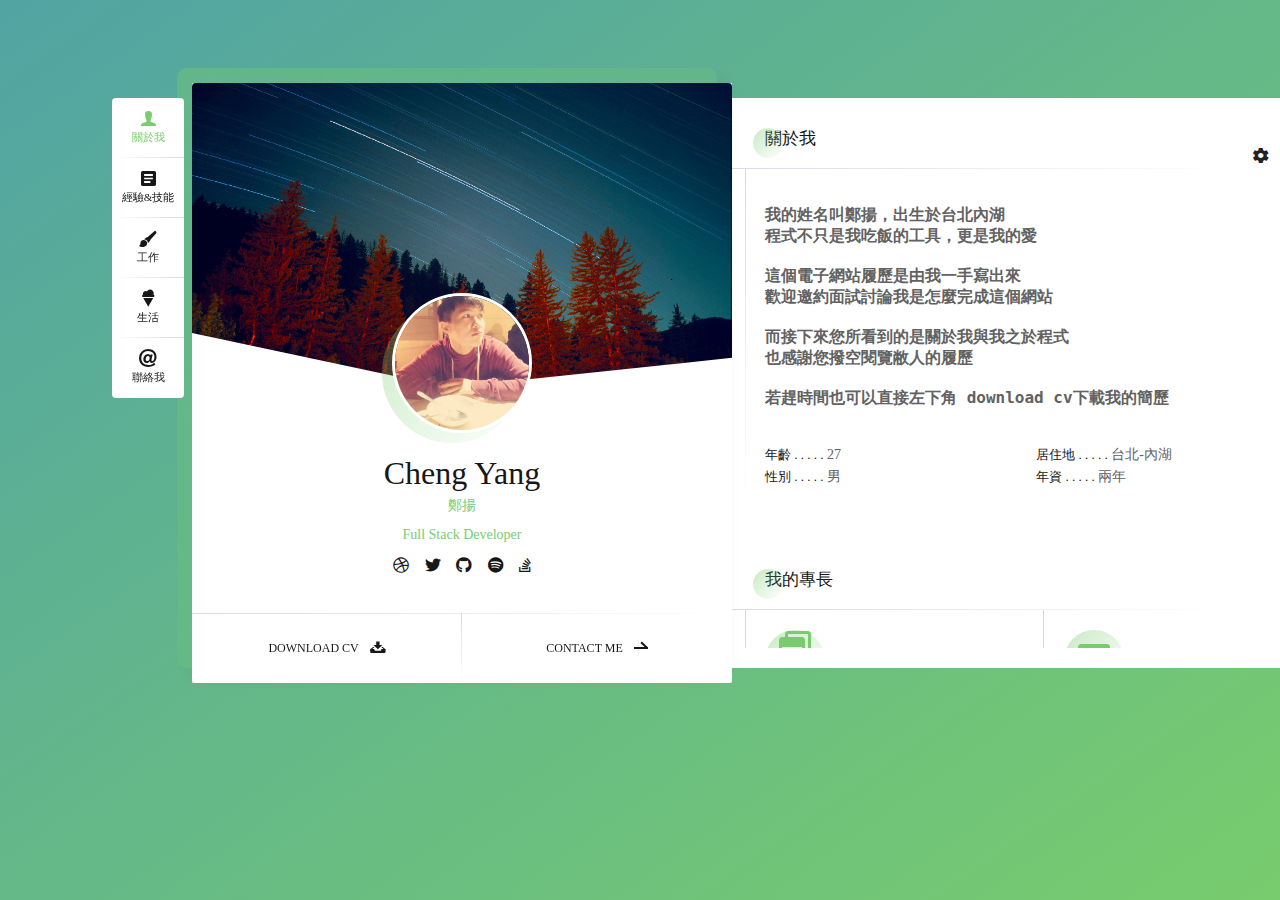
==== index.html @ 4a79ea2b "new resume" ====
<!DOCTYPE html><html><head><meta charset="utf-8"><meta name="viewport" content="width=device-width,initial-scale=1"><title>myresume</title><link href="/static/css/app.eaae26ec843416590f963a802a49dff3.css" rel="stylesheet"></head><body><div id="app"></div><script type="text/javascript" src="/static/js/manifest.2ae2e69a05c33dfc65f8.js"></script><script type="text/javascript" src="/static/js/vendor.e9333cfa49250ba8a847.js"></script><script type="text/javascript" src="/static/js/app.9ba2717fa7811bd6cd9e.js"></script></body></html>
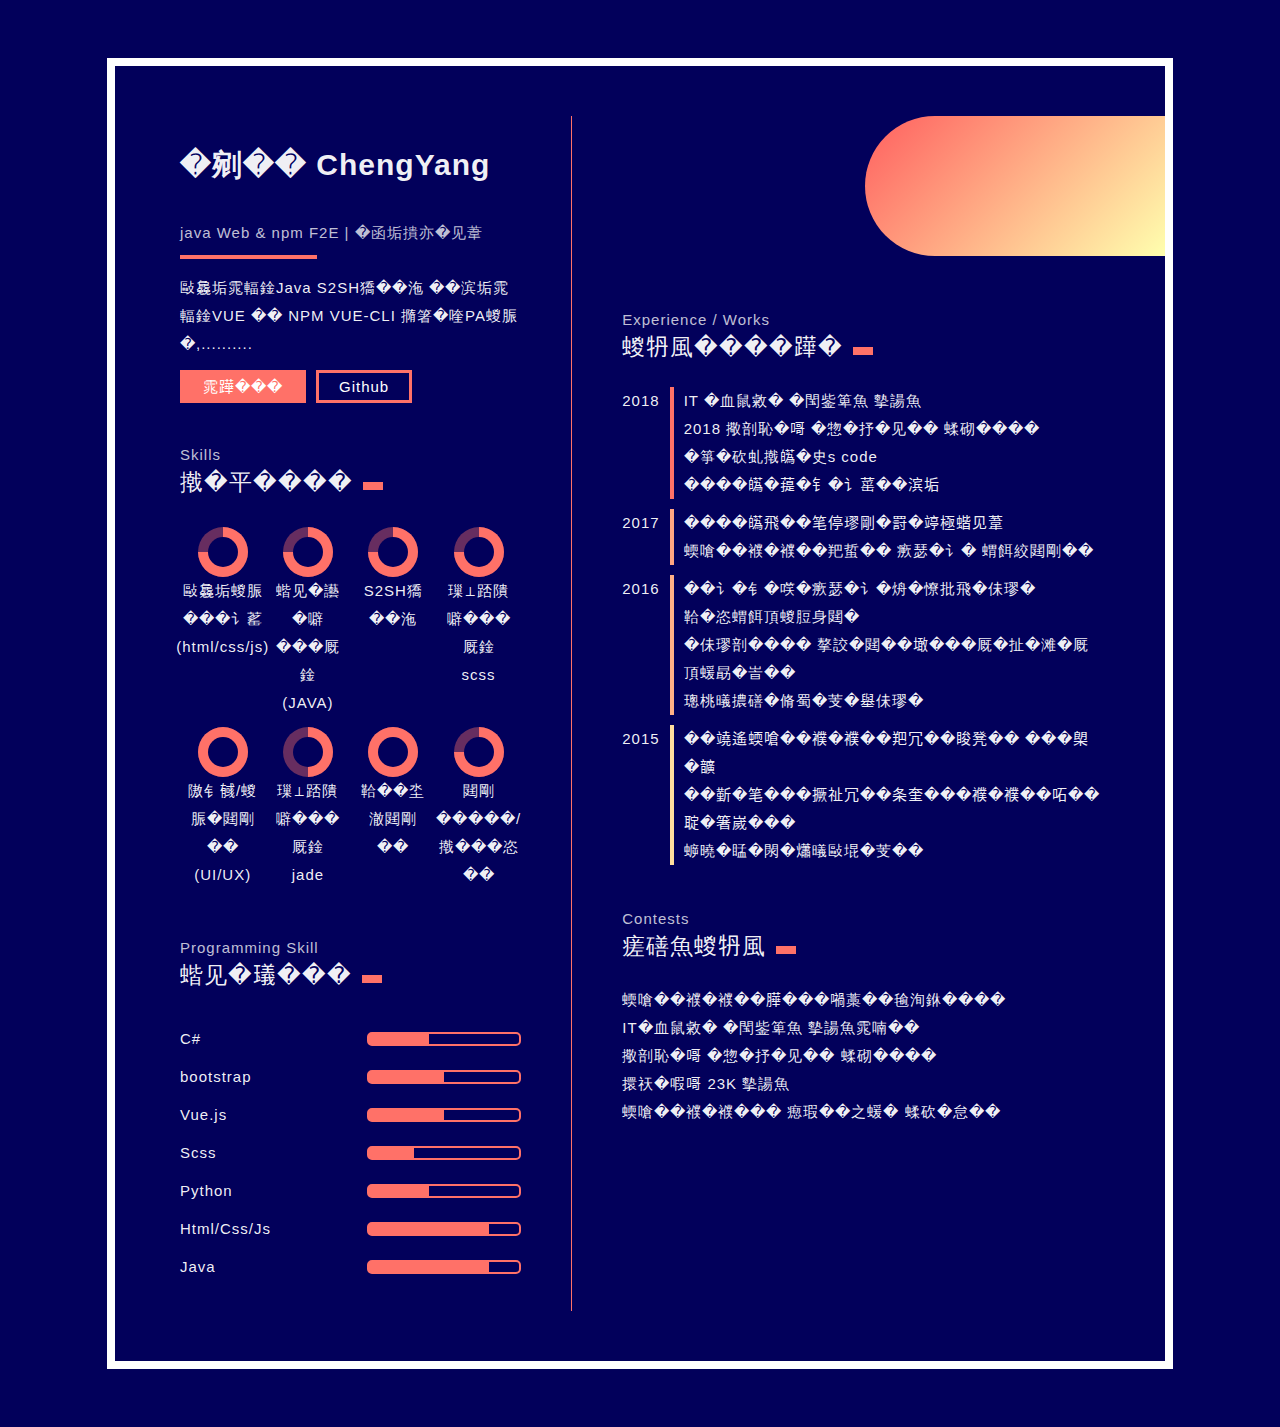
==== commit d788b964: "Revert "Revert "Revert "new resume"""" ====
--- a/index.html
+++ b/index.html
@@ -1 +1,417 @@
-<!DOCTYPE html><html><head><meta charset="utf-8"><meta name="viewport" content="width=device-width,initial-scale=1"><title>myresume</title><link href="/static/css/app.eaae26ec843416590f963a802a49dff3.css" rel="stylesheet"></head><body><div id="app"></div><script type="text/javascript" src="/static/js/manifest.2ae2e69a05c33dfc65f8.js"></script><script type="text/javascript" src="/static/js/vendor.e9333cfa49250ba8a847.js"></script><script type="text/javascript" src="/static/js/app.9ba2717fa7811bd6cd9e.js"></script></body></html>+ <!DOCTYPE html>
+<html>
+
+<head>
+    <meta charset="BIG5">
+    <title>Insert title here</title>
+    <style>
+    @charset "UTF-8";
+* {
+  /*   border: solid 1px black; */
+}
+
+body {
+  padding: 50px;
+  display: flex;
+  justify-content: center;
+  background-color: #02005B;
+  color: rgba(255, 255, 255, 0.95);
+  font-size: 15px;
+  line-height: 28px;
+  letter-spacing: 1px;
+  font-family: "微軟正黑體", sans-serif;
+}
+
+/* 複寫區 */
+ul {
+  padding: 0;
+  list-style: none;
+}
+
+h2 {
+  margin: 0;
+  margin-bottom: 25px;
+  font-weight: 400;
+}
+h2::after {
+  content: "";
+  display: inline-block;
+  width: 20px;
+  height: 8px;
+  background-color: #FF7168;
+  margin-left: 10px;
+}
+
+h4 {
+  margin: 0;
+  margin-top: 40px;
+  opacity: 0.8;
+  font-weight: 400;
+}
+
+a {
+  color: white;
+  text-decoration: none;
+}
+
+hr {
+  border: none;
+  border-bottom: solid 4px #FF7168;
+  width: 40%;
+  margin-left: 0;
+}
+
+.resume {
+  display: flex;
+  max-width: 950px;
+  border: solid 8px white;
+  padding: 50px;
+  position: relative;
+}
+
+.left {
+  flex: 5;
+}
+
+.right {
+  flex: 7;
+}
+
+.left, .right {
+  padding: 15px;
+}
+
+.left {
+  padding-right: 50px;
+  border-right: solid 1px #FF7168;
+}
+
+.right {
+  padding-left: 50px;
+  padding-top: 150px;
+}
+
+.decoration {
+  width: 300px;
+  height: 140px;
+  background: linear-gradient(135deg, #FF5F5F, #FFFFAE);
+  border-radius: 70px 0px 0px 70px;
+  position: absolute;
+  right: 0;
+  top: 50px;
+}
+
+.listExperience > li {
+  display: flex;
+  margin-bottom: 10px;
+}
+.listExperience > li:nth-child(1) ul {
+  border-color: #FF7168;
+}
+.listExperience > li:nth-child(2) ul {
+  border-color: #FFA582;
+}
+.listExperience > li:nth-child(3) ul {
+  border-color: #FFB087;
+}
+.listExperience > li:nth-child(4) ul {
+  border-color: #FFDE9E;
+}
+.listExperience li ul {
+  padding-left: 10px;
+  margin-left: 10px;
+  border-left: solid 4px white;
+}
+
+/* list skill */
+.listSkill {
+  display: flex;
+  flex-wrap: wrap;
+}
+.listSkill li {
+  width: 25%;
+  padding: 5px;
+  box-sizing: border-box;
+  display: flex;
+  flex-direction: column;
+  align-items: center;
+  text-align: center;
+}
+
+.circle {
+  width: 50px;
+  height: 50px;
+  background-color: #fff;
+  border-radius: 50%;
+  position: relative;
+  overflow: hidden;
+  background-color: rgba(255, 113, 104, 0.4);
+}
+.circle::after {
+  content: "";
+  display: block;
+  background-color: #02005B;
+  width: calc(100% - 20px);
+  height: calc(100% - 20px);
+  border-radius: 50%;
+  position: relative;
+  left: 50%;
+  top: 50%;
+  transform: translate(-50%, -50%);
+}
+
+.p90, .p180, .p270, .p360 {
+  width: 50%;
+  height: 50%;
+  position: absolute;
+  left: 50%;
+  top: 0;
+  background-color: #FF7168;
+}
+
+.p180 {
+  top: 50%;
+}
+
+.p270 {
+  left: 0;
+  top: 50%;
+}
+
+.p360 {
+  left: 0;
+  top: 0;
+}
+
+/* list program */
+.listProgram .bar {
+  width: 150px;
+  height: 10px;
+  border: solid 2px #FF7168;
+  border-radius: 5px;
+}
+.listProgram li {
+  display: flex;
+  justify-content: space-between;
+  align-items: center;
+  padding-top: 10px;
+}
+
+.value {
+  height: 100%;
+  width: 60%;
+  background-color: #FF7168;
+}
+.value.p10 {
+  width: 10%;
+}
+.value.p20 {
+  width: 20%;
+}
+.value.p30 {
+  width: 30%;
+}
+.value.p40 {
+  width: 40%;
+}
+.value.p50 {
+  width: 50%;
+}
+.value.p60 {
+  width: 60%;
+}
+.value.p70 {
+  width: 70%;
+}
+.value.p80 {
+  width: 80%;
+}
+.value.p90 {
+  width: 90%;
+}
+.value.p100 {
+  width: 100%;
+}
+
+.btn {
+  border: solid 3px #FF7168;
+  padding: 5px 20px;
+  margin-right: 10px;
+}
+
+.fill {
+  background-color: #FF7168;
+}
+
+    
+    </style>
+</head>
+
+<body>
+
+    <div class="resume">
+        <div class="left">
+            <h1>鄭揚 ChengYang</h1>
+            <h4>java Web & npm F2E | 全端工程師</h4>
+            <hr />
+            <p>後端使用Java S2SH框架 前端使用VUE 、 NPM VUE-CLI 建構SPA網頁,..........</p>
+            <div class="buttons"><a class="btn fill" href="#" target="_blank">作品集</a><a class="btn" href="https://github.com/CY810912"
+                    target="_blank">Github</a></div>
+            <div class="block">
+                <h4>Skills</h4>
+                <h2>專業技能</h2>
+                <ul class="listSkill">
+                    <li>
+                        <div class="circle">
+                            <div class="p90"></div>
+                            <div class="p180"></div>
+                            <div class="p270"></div>
+                        </div> 後端網頁開發(html/css/js)
+                    </li>
+                    <li>
+                        <div class="circle">
+                            <div class="p90"></div>
+                            <div class="p180"></div>
+                            <div class="p270"></div>
+                        </div> 程式語言應用<br>(JAVA)
+                    </li>
+                    <li>
+                        <div class="circle">
+                            <div class="p90"></div>
+                            <div class="p180"></div>
+                            <div class="p270"></div>
+                        </div> S2SH框架
+                    </li>
+                    <li>
+                        <div class="circle">
+                            <div class="p90"></div>
+                            <div class="p180"></div>
+                            <div class="p270"></div>
+                        </div> 模板語言應用<br>scss
+                    </li>
+                    <li>
+                        <div class="circle">
+                            <div class="p90"></div>
+                            <div class="p180"></div>
+                            <div class="p270"></div>
+                            <div class="p360"></div>
+                        </div> 介面/網頁設計 (UI/UX)
+                    </li>
+                    <li>
+                        <div class="circle">
+                            <div class="p90"></div>
+                            <div class="p180"></div>
+                        </div> 模板語言應用<br>jade
+                    </li>
+                    <li>
+                        <div class="circle">
+                            <div class="p90"></div>
+                            <div class="p180"></div>
+                            <div class="p270"></div>
+                            <div class="p360"></div>
+                        </div> 資料庫設計
+                    </li>
+                    <li>
+                        <div class="circle">
+                            <div class="p90"></div>
+                            <div class="p180"></div>
+                            <div class="p270"></div>
+                        </div> 設計企劃/專案管理
+                    </li>
+                </ul>
+            </div>
+            <div class="block">
+                <h4>Programming Skill</h4>
+                <h2>程式技能</h2>
+                <ul class="listProgram">
+                    <li>C#
+                        <div class="bar">
+                            <div class="value p40"></div>
+                        </div>
+                    </li>
+                    <li>bootstrap
+                        <div class="bar">
+                            <div class="value p50"></div>
+                        </div>
+                    </li>
+                    <li>Vue.js
+                        <div class="bar">
+                            <div class="value p50"></div>
+                        </div>
+                    </li>
+                    <li>Scss
+                        <div class="bar">
+                            <div class="value p30"></div>
+                        </div>
+                    </li>
+                    <li>Python
+                        <div class="bar">
+                            <div class="value p40"></div>
+                        </div>
+                    </li>
+                    <li>Html/Css/Js
+                        <div class="bar">
+                            <div class="value p80"></div>
+                        </div>
+                    </li>
+                    <li>Java
+                        <div class="bar">
+                            <div class="value p80"></div>
+                        </div>
+                    </li>
+                </ul>
+            </div>
+        </div>
+        <div class="right">
+            <div class="decoration"></div>
+            <div class="block">
+                <h4>Experience / Works</h4>
+                <h2>經歷與作品</h2>
+                <ul class="listExperience">
+                    <li class="year">2018
+                        <ul>
+                            <li>IT 邦幫忙 鐵人賽 完賽</li>
+                            <li>2018 駭客松 智慧程式 第二名</li>
+                            <li>為公司導入vs code</li>
+                            <li>指導同事開發前端</li>
+                        </ul>
+                    </li>
+                    <li class="year">2017
+                        <ul>
+                            <li>指導學生就業軟體工程師</li>
+                            <li>競技啦啦隊總會 海洋盃 系統設計</li>
+                        </ul>
+                    </li>
+                    <li class="year">2016
+                        <ul>
+                            <li>國立高雄海洋科技大學畢業</li>
+                            <li>資管系系網設計</li>
+                            <li>畢業專題 學分計算與證照認證系統完成</li>
+                            <li>榮獲體育績優獎畢業</li>
+                        </ul>
+                    </li>
+                    <li class="year">2015
+                        <ul>
+                            <li>擔任競技啦啦隊社團幹部 文書長</li>
+                            <li>成功將所屬社團競技啦啦隊升格為校隊</li>
+                            <li>社團評鑑獲得優等</li>
+                        </ul>
+                    </li>
+                </ul>
+            </div>
+            <div class="block">
+                <h4>Contests</h4>
+                <h2>比賽經歷</h2>
+                <ul>
+                    <li>競技啦啦隊指定口號第一名</li>
+                    <li>IT邦幫忙 鐵人賽 完賽佳作</li>
+                    <li>駭客松 智慧程式 第二名</li>
+                    <li>馬拉松 23K 完賽</li>
+                    <li>競技啦啦隊 混合大組 第八名</li>
+                </ul>
+            </div>
+        </div>
+    </div>
+</body>
+
+</html>
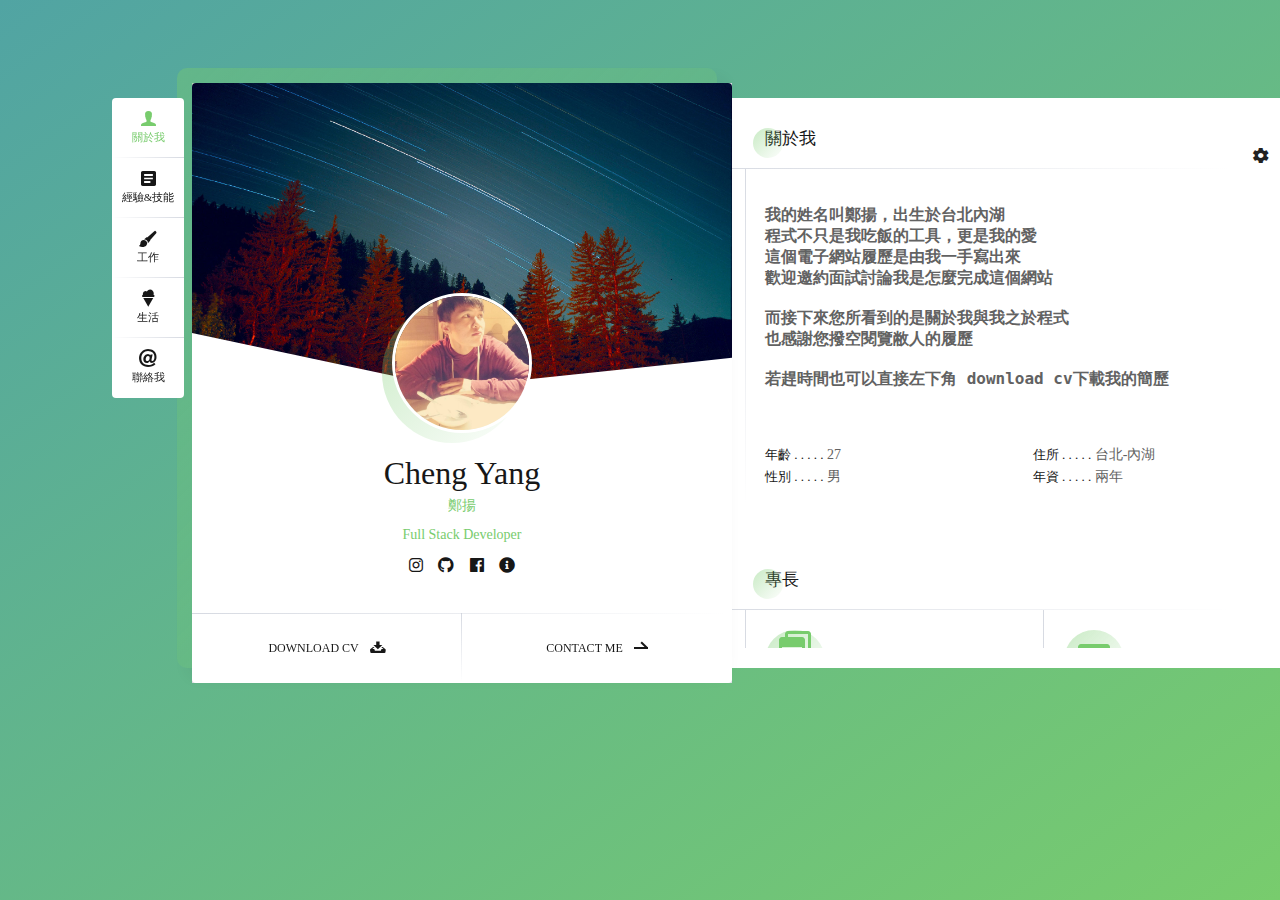
==== commit 717c92b1: "二版測試" ====
--- a/index.html
+++ b/index.html
@@ -1,417 +1 @@
- <!DOCTYPE html>
-<html>
-
-<head>
-    <meta charset="BIG5">
-    <title>Insert title here</title>
-    <style>
-    @charset "UTF-8";
-* {
-  /*   border: solid 1px black; */
-}
-
-body {
-  padding: 50px;
-  display: flex;
-  justify-content: center;
-  background-color: #02005B;
-  color: rgba(255, 255, 255, 0.95);
-  font-size: 15px;
-  line-height: 28px;
-  letter-spacing: 1px;
-  font-family: "微軟正黑體", sans-serif;
-}
-
-/* 複寫區 */
-ul {
-  padding: 0;
-  list-style: none;
-}
-
-h2 {
-  margin: 0;
-  margin-bottom: 25px;
-  font-weight: 400;
-}
-h2::after {
-  content: "";
-  display: inline-block;
-  width: 20px;
-  height: 8px;
-  background-color: #FF7168;
-  margin-left: 10px;
-}
-
-h4 {
-  margin: 0;
-  margin-top: 40px;
-  opacity: 0.8;
-  font-weight: 400;
-}
-
-a {
-  color: white;
-  text-decoration: none;
-}
-
-hr {
-  border: none;
-  border-bottom: solid 4px #FF7168;
-  width: 40%;
-  margin-left: 0;
-}
-
-.resume {
-  display: flex;
-  max-width: 950px;
-  border: solid 8px white;
-  padding: 50px;
-  position: relative;
-}
-
-.left {
-  flex: 5;
-}
-
-.right {
-  flex: 7;
-}
-
-.left, .right {
-  padding: 15px;
-}
-
-.left {
-  padding-right: 50px;
-  border-right: solid 1px #FF7168;
-}
-
-.right {
-  padding-left: 50px;
-  padding-top: 150px;
-}
-
-.decoration {
-  width: 300px;
-  height: 140px;
-  background: linear-gradient(135deg, #FF5F5F, #FFFFAE);
-  border-radius: 70px 0px 0px 70px;
-  position: absolute;
-  right: 0;
-  top: 50px;
-}
-
-.listExperience > li {
-  display: flex;
-  margin-bottom: 10px;
-}
-.listExperience > li:nth-child(1) ul {
-  border-color: #FF7168;
-}
-.listExperience > li:nth-child(2) ul {
-  border-color: #FFA582;
-}
-.listExperience > li:nth-child(3) ul {
-  border-color: #FFB087;
-}
-.listExperience > li:nth-child(4) ul {
-  border-color: #FFDE9E;
-}
-.listExperience li ul {
-  padding-left: 10px;
-  margin-left: 10px;
-  border-left: solid 4px white;
-}
-
-/* list skill */
-.listSkill {
-  display: flex;
-  flex-wrap: wrap;
-}
-.listSkill li {
-  width: 25%;
-  padding: 5px;
-  box-sizing: border-box;
-  display: flex;
-  flex-direction: column;
-  align-items: center;
-  text-align: center;
-}
-
-.circle {
-  width: 50px;
-  height: 50px;
-  background-color: #fff;
-  border-radius: 50%;
-  position: relative;
-  overflow: hidden;
-  background-color: rgba(255, 113, 104, 0.4);
-}
-.circle::after {
-  content: "";
-  display: block;
-  background-color: #02005B;
-  width: calc(100% - 20px);
-  height: calc(100% - 20px);
-  border-radius: 50%;
-  position: relative;
-  left: 50%;
-  top: 50%;
-  transform: translate(-50%, -50%);
-}
-
-.p90, .p180, .p270, .p360 {
-  width: 50%;
-  height: 50%;
-  position: absolute;
-  left: 50%;
-  top: 0;
-  background-color: #FF7168;
-}
-
-.p180 {
-  top: 50%;
-}
-
-.p270 {
-  left: 0;
-  top: 50%;
-}
-
-.p360 {
-  left: 0;
-  top: 0;
-}
-
-/* list program */
-.listProgram .bar {
-  width: 150px;
-  height: 10px;
-  border: solid 2px #FF7168;
-  border-radius: 5px;
-}
-.listProgram li {
-  display: flex;
-  justify-content: space-between;
-  align-items: center;
-  padding-top: 10px;
-}
-
-.value {
-  height: 100%;
-  width: 60%;
-  background-color: #FF7168;
-}
-.value.p10 {
-  width: 10%;
-}
-.value.p20 {
-  width: 20%;
-}
-.value.p30 {
-  width: 30%;
-}
-.value.p40 {
-  width: 40%;
-}
-.value.p50 {
-  width: 50%;
-}
-.value.p60 {
-  width: 60%;
-}
-.value.p70 {
-  width: 70%;
-}
-.value.p80 {
-  width: 80%;
-}
-.value.p90 {
-  width: 90%;
-}
-.value.p100 {
-  width: 100%;
-}
-
-.btn {
-  border: solid 3px #FF7168;
-  padding: 5px 20px;
-  margin-right: 10px;
-}
-
-.fill {
-  background-color: #FF7168;
-}
-
-    
-    </style>
-</head>
-
-<body>
-
-    <div class="resume">
-        <div class="left">
-            <h1>鄭揚 ChengYang</h1>
-            <h4>java Web & npm F2E | 全端工程師</h4>
-            <hr />
-            <p>後端使用Java S2SH框架 前端使用VUE 、 NPM VUE-CLI 建構SPA網頁,..........</p>
-            <div class="buttons"><a class="btn fill" href="#" target="_blank">作品集</a><a class="btn" href="https://github.com/CY810912"
-                    target="_blank">Github</a></div>
-            <div class="block">
-                <h4>Skills</h4>
-                <h2>專業技能</h2>
-                <ul class="listSkill">
-                    <li>
-                        <div class="circle">
-                            <div class="p90"></div>
-                            <div class="p180"></div>
-                            <div class="p270"></div>
-                        </div> 後端網頁開發(html/css/js)
-                    </li>
-                    <li>
-                        <div class="circle">
-                            <div class="p90"></div>
-                            <div class="p180"></div>
-                            <div class="p270"></div>
-                        </div> 程式語言應用<br>(JAVA)
-                    </li>
-                    <li>
-                        <div class="circle">
-                            <div class="p90"></div>
-                            <div class="p180"></div>
-                            <div class="p270"></div>
-                        </div> S2SH框架
-                    </li>
-                    <li>
-                        <div class="circle">
-                            <div class="p90"></div>
-                            <div class="p180"></div>
-                            <div class="p270"></div>
-                        </div> 模板語言應用<br>scss
-                    </li>
-                    <li>
-                        <div class="circle">
-                            <div class="p90"></div>
-                            <div class="p180"></div>
-                            <div class="p270"></div>
-                            <div class="p360"></div>
-                        </div> 介面/網頁設計 (UI/UX)
-                    </li>
-                    <li>
-                        <div class="circle">
-                            <div class="p90"></div>
-                            <div class="p180"></div>
-                        </div> 模板語言應用<br>jade
-                    </li>
-                    <li>
-                        <div class="circle">
-                            <div class="p90"></div>
-                            <div class="p180"></div>
-                            <div class="p270"></div>
-                            <div class="p360"></div>
-                        </div> 資料庫設計
-                    </li>
-                    <li>
-                        <div class="circle">
-                            <div class="p90"></div>
-                            <div class="p180"></div>
-                            <div class="p270"></div>
-                        </div> 設計企劃/專案管理
-                    </li>
-                </ul>
-            </div>
-            <div class="block">
-                <h4>Programming Skill</h4>
-                <h2>程式技能</h2>
-                <ul class="listProgram">
-                    <li>C#
-                        <div class="bar">
-                            <div class="value p40"></div>
-                        </div>
-                    </li>
-                    <li>bootstrap
-                        <div class="bar">
-                            <div class="value p50"></div>
-                        </div>
-                    </li>
-                    <li>Vue.js
-                        <div class="bar">
-                            <div class="value p50"></div>
-                        </div>
-                    </li>
-                    <li>Scss
-                        <div class="bar">
-                            <div class="value p30"></div>
-                        </div>
-                    </li>
-                    <li>Python
-                        <div class="bar">
-                            <div class="value p40"></div>
-                        </div>
-                    </li>
-                    <li>Html/Css/Js
-                        <div class="bar">
-                            <div class="value p80"></div>
-                        </div>
-                    </li>
-                    <li>Java
-                        <div class="bar">
-                            <div class="value p80"></div>
-                        </div>
-                    </li>
-                </ul>
-            </div>
-        </div>
-        <div class="right">
-            <div class="decoration"></div>
-            <div class="block">
-                <h4>Experience / Works</h4>
-                <h2>經歷與作品</h2>
-                <ul class="listExperience">
-                    <li class="year">2018
-                        <ul>
-                            <li>IT 邦幫忙 鐵人賽 完賽</li>
-                            <li>2018 駭客松 智慧程式 第二名</li>
-                            <li>為公司導入vs code</li>
-                            <li>指導同事開發前端</li>
-                        </ul>
-                    </li>
-                    <li class="year">2017
-                        <ul>
-                            <li>指導學生就業軟體工程師</li>
-                            <li>競技啦啦隊總會 海洋盃 系統設計</li>
-                        </ul>
-                    </li>
-                    <li class="year">2016
-                        <ul>
-                            <li>國立高雄海洋科技大學畢業</li>
-                            <li>資管系系網設計</li>
-                            <li>畢業專題 學分計算與證照認證系統完成</li>
-                            <li>榮獲體育績優獎畢業</li>
-                        </ul>
-                    </li>
-                    <li class="year">2015
-                        <ul>
-                            <li>擔任競技啦啦隊社團幹部 文書長</li>
-                            <li>成功將所屬社團競技啦啦隊升格為校隊</li>
-                            <li>社團評鑑獲得優等</li>
-                        </ul>
-                    </li>
-                </ul>
-            </div>
-            <div class="block">
-                <h4>Contests</h4>
-                <h2>比賽經歷</h2>
-                <ul>
-                    <li>競技啦啦隊指定口號第一名</li>
-                    <li>IT邦幫忙 鐵人賽 完賽佳作</li>
-                    <li>駭客松 智慧程式 第二名</li>
-                    <li>馬拉松 23K 完賽</li>
-                    <li>競技啦啦隊 混合大組 第八名</li>
-                </ul>
-            </div>
-        </div>
-    </div>
-</body>
-
-</html>
+<!DOCTYPE html><html><head><meta charset="utf-8"><meta name="viewport" content="width=device-width,initial-scale=1"><title>myresume</title><link href="/static/css/app.360dbedeeb810b61a2a1919eb99429d3.css" rel="stylesheet"></head><body><div id="app"></div><script type="text/javascript" src="/static/js/manifest.2ae2e69a05c33dfc65f8.js"></script><script type="text/javascript" src="/static/js/vendor.81f7a99276bbd3a63d84.js"></script><script type="text/javascript" src="/static/js/app.170eea5f97506bd67523.js"></script></body></html>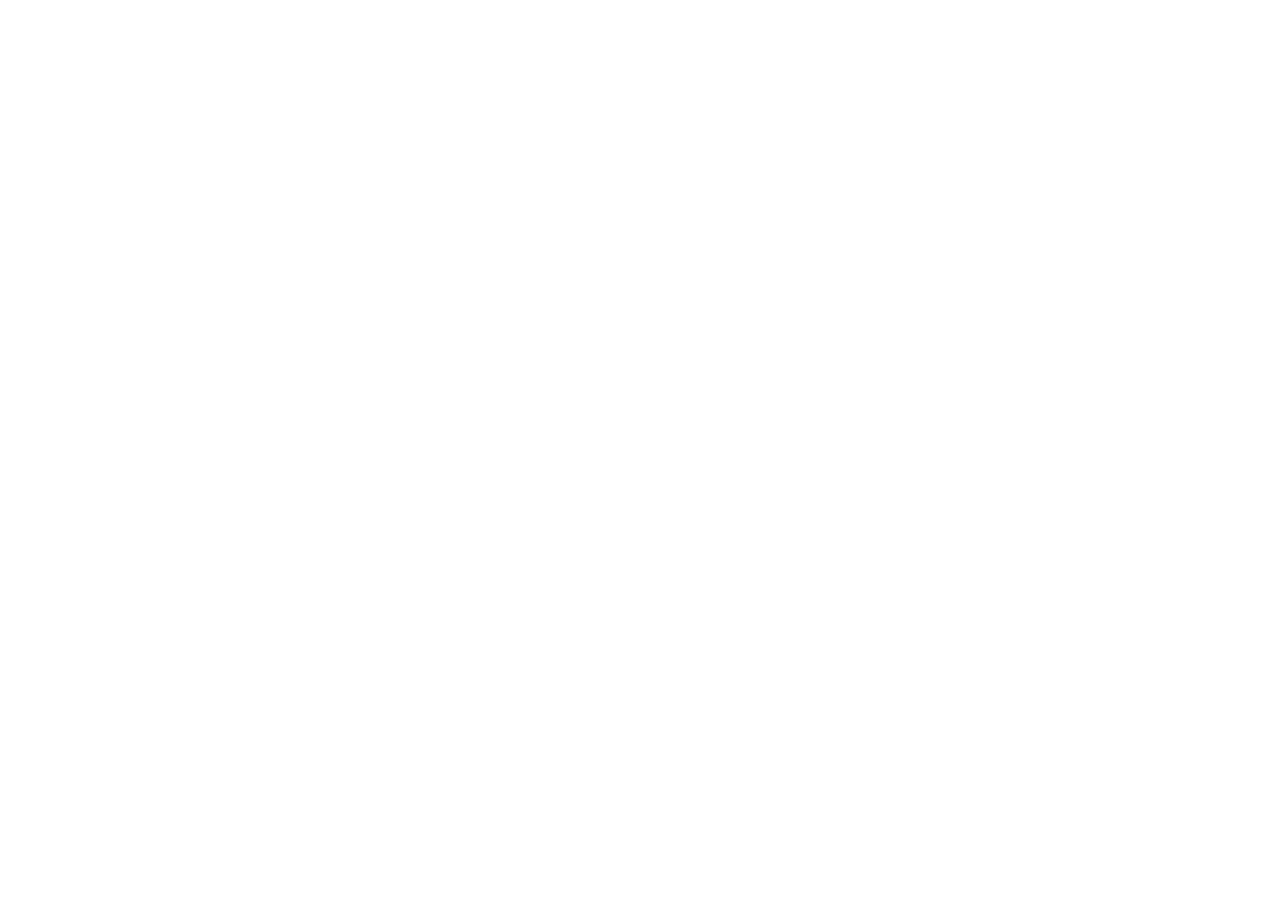
==== commit 9b312dcb: "一版小標更新" ====
--- a/index.html
+++ b/index.html
@@ -1 +1,20 @@
-<!DOCTYPE html><html><head><meta charset="utf-8"><meta name="viewport" content="width=device-width,initial-scale=1"><title>myresume</title><link href="/static/css/app.360dbedeeb810b61a2a1919eb99429d3.css" rel="stylesheet"></head><body><div id="app"></div><script type="text/javascript" src="/static/js/manifest.2ae2e69a05c33dfc65f8.js"></script><script type="text/javascript" src="/static/js/vendor.81f7a99276bbd3a63d84.js"></script><script type="text/javascript" src="/static/js/app.170eea5f97506bd67523.js"></script></body></html>+<!DOCTYPE html>
+<html>
+
+<head>
+    <meta charset="utf-8">
+    <meta name="viewport" content="width=device-width,initial-scale=1">
+    <title>鄭揚(ChengYang) Resume</title>
+    <link href="/static/css/app.dfbc91a469418f66b4248664a6f06051.css" rel="stylesheet">
+    <link rel="icon" href="resume.png" type="image/x-icon" />
+    <meta name="description" content="鄭揚的履歷" />
+</head>
+
+<body>
+    <div id="app"></div>
+    <script type="text/javascript" src="/static/js/manifest.2ae2e69a05c33dfc65f8.js"></script>
+    <script type="text/javascript" src="/static/js/vendor.750d3467df4f5932b583.js"></script>
+    <script type="text/javascript" src="/static/js/app.2ebcb8e81b07b341edde.js"></script>
+</body>
+
+</html>